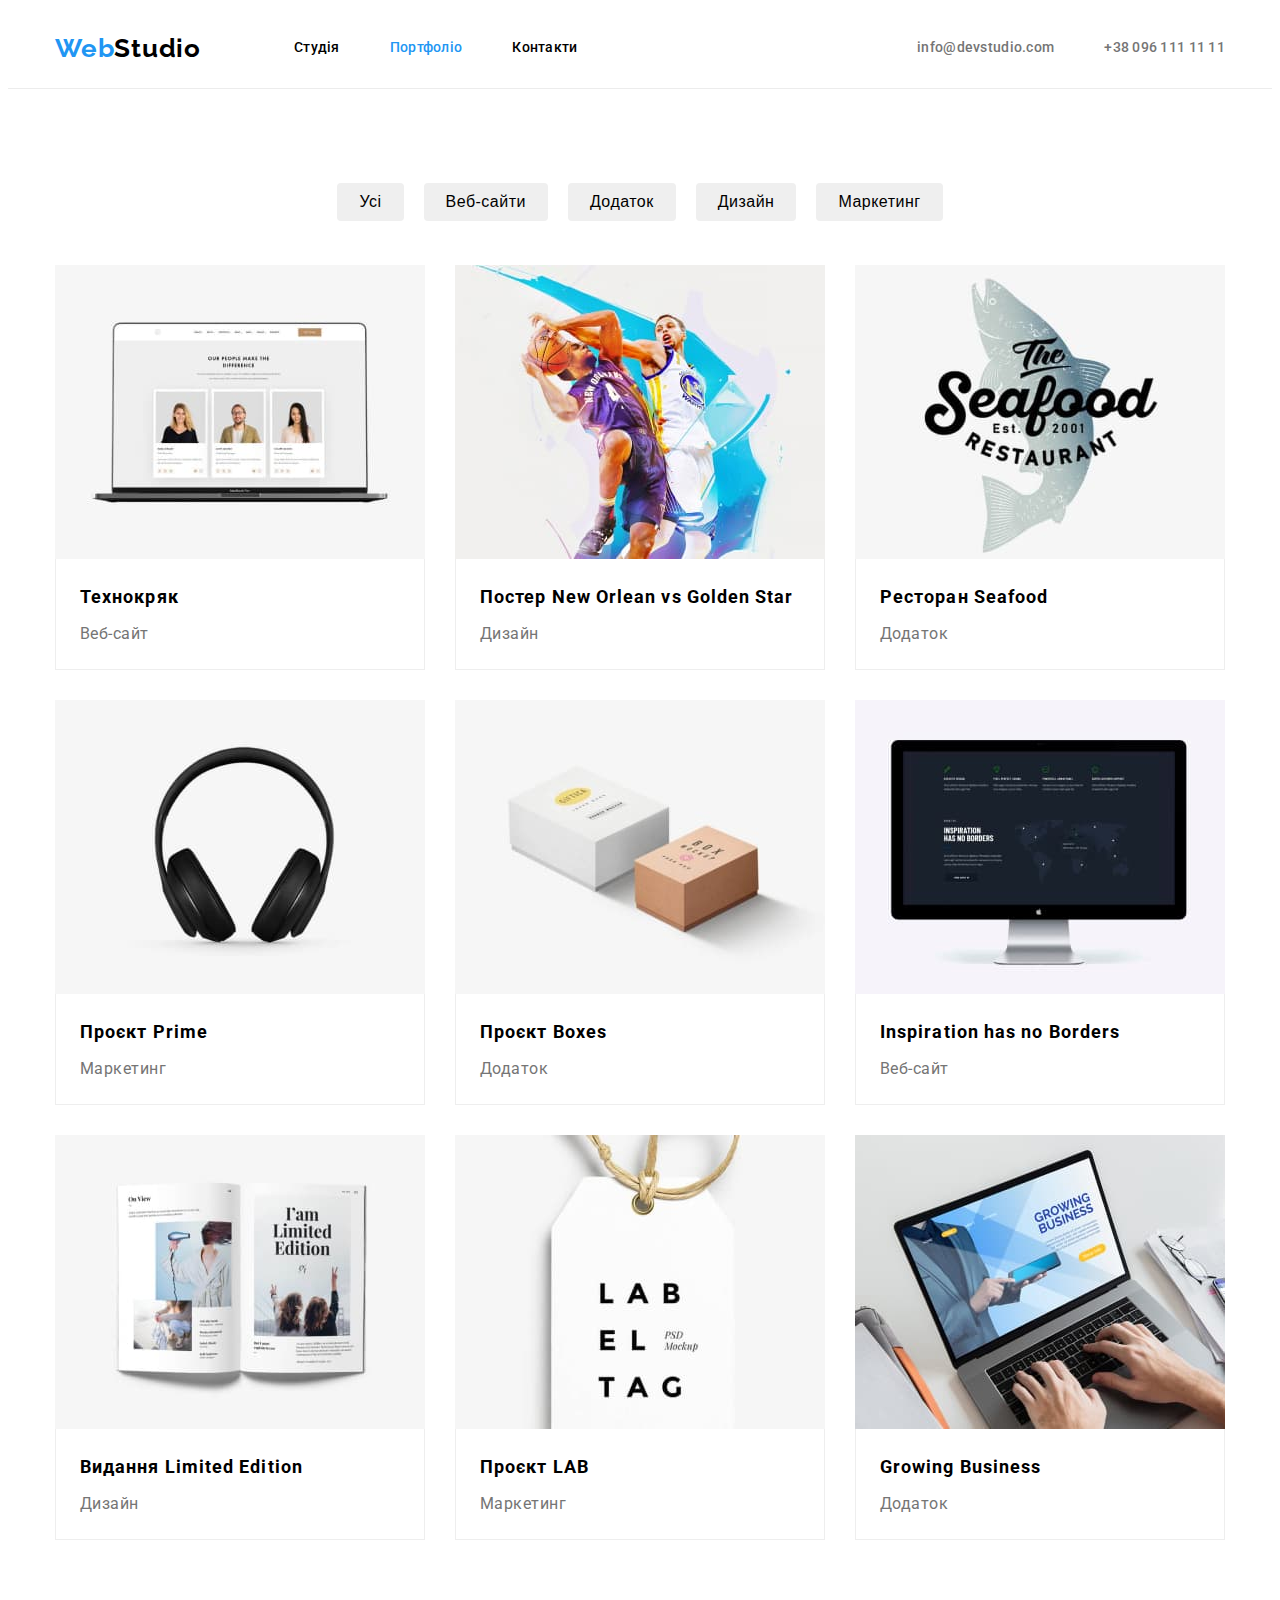
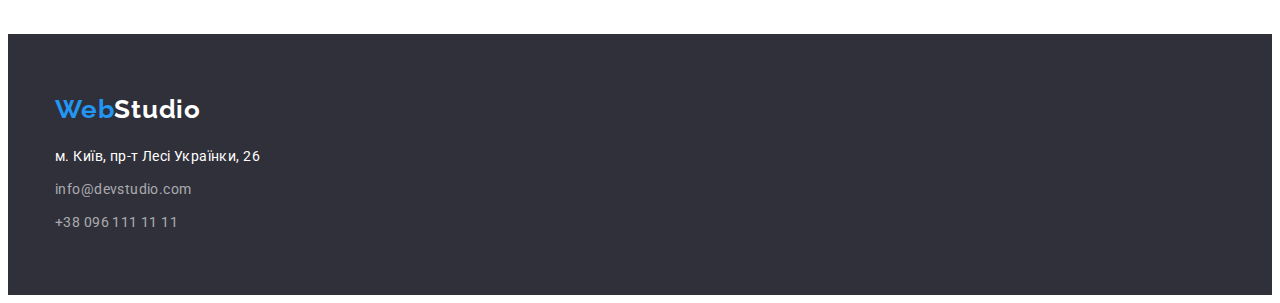
==== portfolio.html @ f3e34b9b "Add background image for Hero" ====
<!DOCTYPE html>
<html lang="uk">
  <head>
    <meta charset="UTF-8" />
    <meta http-equiv="X-UA-Compatible" content="IE=edge" />
    <meta name="viewport" content="width=device-width, initial-scale=1.0" />
    <link rel="preconnect" href="https://fonts.googleapis.com" />
    <link rel="preconnect" href="https://fonts.gstatic.com" crossorigin />
    <link
      href="https://fonts.googleapis.com/css2?family=Raleway:wght@700&family=Roboto:wght@400;500;700;900&display=swap"
      rel="stylesheet"
    />
    <link rel="stylesheet" href="./css/styles.css" />
    <title>WebStudio</title>
  </head>
  <body>
   <header class="header-section">
      <div class="container header-container">
        <a href="./index.html" class="logo" lang="en"><span class="logo-web">Web</span>Studio</a>
        <nav class="header-nav">
          <ul class="header-list list">
            <li class="item"><a href="./index.html" class="header-link">Студія</a></li>
            <li class="item"><a href="./portfolio.html" class="header-link current">Портфоліо</a></li>
            <li class="item"><a href="#address" class="header-link">Контакти</a></li>
          </ul>
        </nav>
        <ul class="header-contacts list">
          <li class="item">
            <a
              href="mailto:info@devstudio.com"
              target="_blank"
              rel="noopener noreferrer nofollow"
              class="contacts-link"
              >info@devstudio.com</a
            >
          </li>
          <li class="item">
            <a href="tel:+380961111111" class="contacts-link">+38 096 111 11 11</a>
          </li>
        </ul>
      </div>
    </header>
      <main>
        <section class="section">
        <div class="container">
          <h1 class="visually-hidden">Приклади робіт</h1>
          <ul class="list list-filter">
            <li class="link-filter"><button type="button" class="button-filter">Усі</button></li>
            <li class="link-filter"><button type="button" class="button-filter">Веб-сайти</button></li>
            <li class="link-filter"><button type="button" class="button-filter">Додаток</button></li>
            <li class="link-filter"><button type="button" class="button-filter">Дизайн</button></li>
            <li class="link-filter"><button type="button" class="button-filter">Маркетинг</button></li>
          </ul>
            <ul class="flex-list  list">
              <li>
                  <img
                    src="./images/portfolio/project1.jpg"
                    alt="Відкритий ноутбук із завантаженою сторінкою"
                    width="370"
                  />
                  <div class="flex-element">
                  <h2 class="portfolio-title">Технокряк</h2>
                  <p class="portfolio-text">Веб-сайт</p>
                </div>
              </li>
              <li>
                <img
                  src="./images/portfolio/project2.jpg"
                  alt="Два гравця у баскетбол"
                  width="370"
                />
                <div class="flex-element">
                <h2 class="portfolio-title">
                  Постер <span lang="en">New Orlean vs Golden Star</span>
                </h2>
                <p class="portfolio-text">Дизайн</p>
              </div>
              </li>
              <li>
                <img src="./images/portfolio/project3.jpg" alt="Риба" width="370" />
                <div class="flex-element">
                <h2 class="portfolio-title">Ресторан <span lang="en">Seafood</span></h2>
                <p class="portfolio-text">Додаток</p>
              </div>
              </li>
              <li>
                <img src="./images/portfolio/project4.jpg" alt="Навушники" width="370" />
                <div class="flex-element">
                <h2 class="portfolio-title">Проєкт <span lang="en">Prime</span></h2>
                <p class="portfolio-text">Маркетинг</p>
              </div>
              </li>
              <li>
                <img src="./images/portfolio/project5.jpg" alt="Дві коробки" width="370" />
                <div class="flex-element">
                <h2 class="portfolio-title">Проєкт <span lang="en">Boxes</span></h2>
                <p class="portfolio-text">Додаток</p>
              </div>
              </li>
              <li>
                <img src="./images/portfolio/project6.jpg" alt="Монітор" width="370" />
                <div class="flex-element">
                <h2 lang="en" class="portfolio-title">Inspiration has no Borders</h2>
                <p class="portfolio-text">Веб-сайт</p>
              </div>
              </li>
              <li>
                <img src="./images/portfolio/project7.jpg" alt="Відкритий журнал" width="370" />
                <div class="flex-element">
                <h2 class="portfolio-title">Видання <span lang="en">Limited Edition</span></h2>
                <p class="portfolio-text">Дизайн</p>
              </div>
              </li>
              <li>
                <img src="./images/portfolio/project8.jpg" alt="Лейба" width="370" />
                <div class="flex-element">
                <h2 class="portfolio-title">Проєкт <span lang="en">LAB</span></h2>
                <p class="portfolio-text">Маркетинг</p>
              </div>
              </li>
              <li>
                <img
                  src="./images/portfolio/project9.jpg"
                  alt="Людина працює за ноутбуком"
                  width="370"
                />
                <div class="flex-element">
                <h2 lang="en" class="portfolio-title">Growing Business</h2>
                <p class="portfolio-text">Додаток</p>
              </div>
              </li>
            </ul>
          </div>
        </section>
      </main>
      <footer class="footer">
      <div class="container">
        <a href="./index.html" lang="en" class="logo-footer"
          ><span class="logo-web">Web</span>Studio</a
        >
        <address id="address">
          <ul class="address-list">
            <li class="address-item list">
              <a
                href="https://goo.gl/maps/rVkAFiqXuHVkaKfX6"
                target="_blank"
                rel="noopener noreferrer nofollow"
                class="footer-link address"
              >
                м. Київ, пр-т Лесі Українки, 26</a
              >
            </li>
            <li class="address-item list">
              <a
                href="mailto:info@devstudio.com"
                target="_blank"
                rel="noopener noreferrer nofollow"
                class="footer-link"
                >info@devstudio.com</a
              >
            </li>
            <li class="address-item list">
              <a href="tel:+380961111111" class="footer-link">+38 096 111 11 11</a>
            </li>
          </ul>
        </address>
      </div>
    </footer>
    </div>
  </body>
</html>
---- css/styles.css ----
*,
*::before,
*::after {
  box-sizing: border-box;
}

/* * {
  outline: 1px solid teal;
} */

:root {
  --primary-text-color: #000000;
  --secondary-text-color: #757575;
  --hero-text-color: #ffffff;
  --accent-color: #2196f3;
  --background-primary: #ffffff;
  --background-secondary: #2f303a;
}

h1,
h2,
h3,
h4,
h5,
h6,
p,
ul {
  margin: 0;
}

ul {
  padding-left: 0;
}

body {
  font-family: 'Roboto', sans-serif;
  font-size: 14px;
  line-height: 1.14;
  letter-spacing: 0.02em;
  color: var(--secondary-text-color);
  background-color: var(--background-primary);
}

img {
  display: block;
  max-width: 100%;
  height: auto;
}

.section {
  padding-top: 94px;
  padding-bottom: 94px;
}

.list {
  padding: 0;
  margin: 0;
  list-style: none;
}

/* Header */

.container {
  width: 1200px;
  margin-left: auto;
  margin-right: auto;
  padding-left: 15px;
  padding-right: 15px;
  align-items: center;
}

.header-section {
  border-bottom: 1px solid #ececec;
}

.logo {
  margin-right: 93px;

  font-family: 'Raleway', sans-serif;
  font-weight: 700;
  font-size: 26px;
  line-height: 1.19;
  letter-spacing: 0.03em;
  color: var(--primary-text-color);
  text-decoration: none;
}

.logo-web {
  color: var(--accent-color);
}

.header-container {
  display: flex;
}

.header-list {
  display: flex;
}

.header-list .item:not(:last-child) {
  margin-right: 50px;
}

.header-contacts .item:not(:last-child) {
  margin-right: 50px;
}

.header-link {
  display: block;
  padding-top: 32px;
  padding-bottom: 32px;

  font-weight: 500;
  letter-spacing: 0.02em;
  color: var(--primary-text-color);
  text-decoration: none;
}

.header-link:hover,
.header-link:focus {
  color: var(--accent-color);
}

.header-contacts {
  display: flex;
  margin-left: auto;
}

.contacts-link {
  display: block;
  padding-top: 32px;
  padding-bottom: 32px;

  font-weight: 500;
  color: var(--secondary-text-color);
  text-decoration: none;
}

.contacts-link:hover,
.contacts-link:focus {
  color: var(--accent-color);
}

.header-list .header-link.current {
  color: var(--accent-color);
}

/* Hero */
.hero {
  max-width: 1600px;
  min-height: 600px;
  padding-top: 200px;
  padding-bottom: 200px;

  text-align: center;
  background: #c4c4c4;
  background-image: linear-gradient(to right, rgba(0, 0, 0, 0.2), rgba(0, 0, 0, 0.2)),
    url('../images/bcground.jpg');
  background-repeat: no-repeat;
  margin-left: auto;
  margin-right: auto;
  background-position: center;
  border: 1px solid #000000;
}

/* .overlay {
  max-width: 1600px;
  min-height: 480px;
  margin-left: auto;
  margin-right: auto;
  background-image: url('./images/bcground.jpg');
} */

.hero-title {
  margin-bottom: 30px;
  width: 696px;
  margin-left: auto;
  margin-right: auto;

  font-weight: 900;
  font-size: 44px;
  line-height: 1.36;
  letter-spacing: 0.06em;
  text-transform: uppercase;
  color: var(--hero-text-color);
}

.button {
  min-width: 216px;
  padding: 10px 32px;
  border-radius: 4px;
  border: 1px solid var(--accent-color);

  font-style: inherit;
  font-weight: 700;
  font-size: 16px;
  line-height: 1.88;
  letter-spacing: 0.06em;
  color: var(--hero-text-color);
  background-color: var(--accent-color);
  cursor: pointer;
}

.button:hover {
  background: #188ce8;
}

/* Features */
.features-list {
  display: flex;
}

.features-item {
  width: 270px;
}

.features-item:not(:last-child) {
  margin-right: 30px;
}

.features-item .title {
  margin-bottom: 10px;
}

.title {
  letter-spacing: 0.03em;
  text-transform: uppercase;
  color: var(--primary-text-color);
}

.feature-text {
  line-height: 1.71;
  letter-spacing: 0.03em;
}

/* About */
.about-section {
  padding-top: 0;
}

.about-list {
  display: flex;
}

.about-item:not(:last-child) {
  margin-right: 30px;
}

.about-title {
  min-width: 366px;
  margin-bottom: 50px;

  font-size: 36px;
  line-height: 1.16;
  text-align: center;
  letter-spacing: 0.03em;
  color: var(--primary-text-color);
}

/* Team */
.team-section {
  background-color: #f5f4fa;
}

.our-team-title {
  min-width: 264px;
  margin-bottom: 50px;

  font-size: 36px;
  line-height: 1.16;
  text-align: center;
  letter-spacing: 0.03em;
  color: var(--primary-text-color);
}

.team-list {
  display: flex;
}

.team-link:not(:last-child) {
  margin-right: 30px;
}

.team-container {
  padding-top: 30px;
  padding-bottom: 30px;
  border-radius: 0px 0px 4px 4px;
  background-color: var(--background-primary);
}

.team-title {
  margin-bottom: 10px;

  font-weight: 500;
  font-size: 16px;
  line-height: 1.19;
  text-align: center;
  letter-spacing: 0.03em;
  color: var(--primary-text-color);
}

.team-profession {
  font-size: 16px;
  line-height: 1.19;
  letter-spacing: 0.03em;
  text-align: center;
  color: var(--secondary-text-color);
}

.team-link {
  box-shadow: 0px 1px 3px rgba(0, 0, 0, 0.12), 0px 1px 1px rgba(0, 0, 0, 0.14),
    0px 2px 1px rgba(0, 0, 0, 0.2);
  border-radius: 0px 0px 4px 4px;
}

/* Footer */
.footer {
  padding-top: 60px;
  padding-bottom: 60px;
  background-color: var(--background-secondary);
}

.logo-footer {
  font-family: 'Raleway', sans-serif;
  font-weight: 700;
  font-size: 26px;
  line-height: 1.19;
  letter-spacing: 0.03em;
  color: var(--hero-text-color);
  text-decoration: none;
}

.address-list .footer-link {
  font-style: normal;
  font-size: 14px;
  line-height: 1.71;
  letter-spacing: 0.03em;
  color: rgba(255, 255, 255, 0.6);
  text-decoration: none;
}

.address-list {
  display: block;
  width: 231px;
  margin-top: 20px;
}

.address-item:not(:last-child) {
  margin-bottom: 9px;
}

.address-list .address {
  color: var(--hero-text-color);
}

.footer-link:hover,
.footer-link:focus {
  color: var(--accent-color);
}

.visually-hidden {
  position: absolute;
  clip: rect(0 0 0 0);
  width: 1px;
  height: 1px;
  margin: -1px;
}

/* Portfolio */
.list-filter {
  display: flex;
  justify-content: center;
  align-items: center;
  margin-bottom: 44px;
  min-width: 575px;
}

.link-filter:not(:last-child) {
  margin-right: 20px;
}

.button-filter {
  padding: 6px 22px;
  border-radius: 4px;
  border: #f5f4fa;

  font-style: inherit;
  font-weight: 500;
  font-size: 16px;
  line-height: 1.62;
  text-align: center;
  letter-spacing: 0.03em;
  color: var(--primary-text-color);
  cursor: pointer;
}

.button-filter:hover {
  color: var(--hero-text-color);
  background-color: var(--accent-color);
}

.flex-list {
  display: flex;
  flex-wrap: wrap;
  gap: 30px;
}

.portfolio-title {
  margin-bottom: 4px;

  font-size: 18px;
  line-height: 2;
  letter-spacing: 0.06em;
  color: var(--primary-text-color);
}

.portfolio-text {
  font-size: 16px;
  line-height: 1.88;
  letter-spacing: 0.03em;
}

.flex-element {
  padding: 20px 24px;
  border-right: 1px solid #eeeeee;
  border-bottom: 1px solid #eeeeee;
  border-left: 1px solid #eeeeee;
}
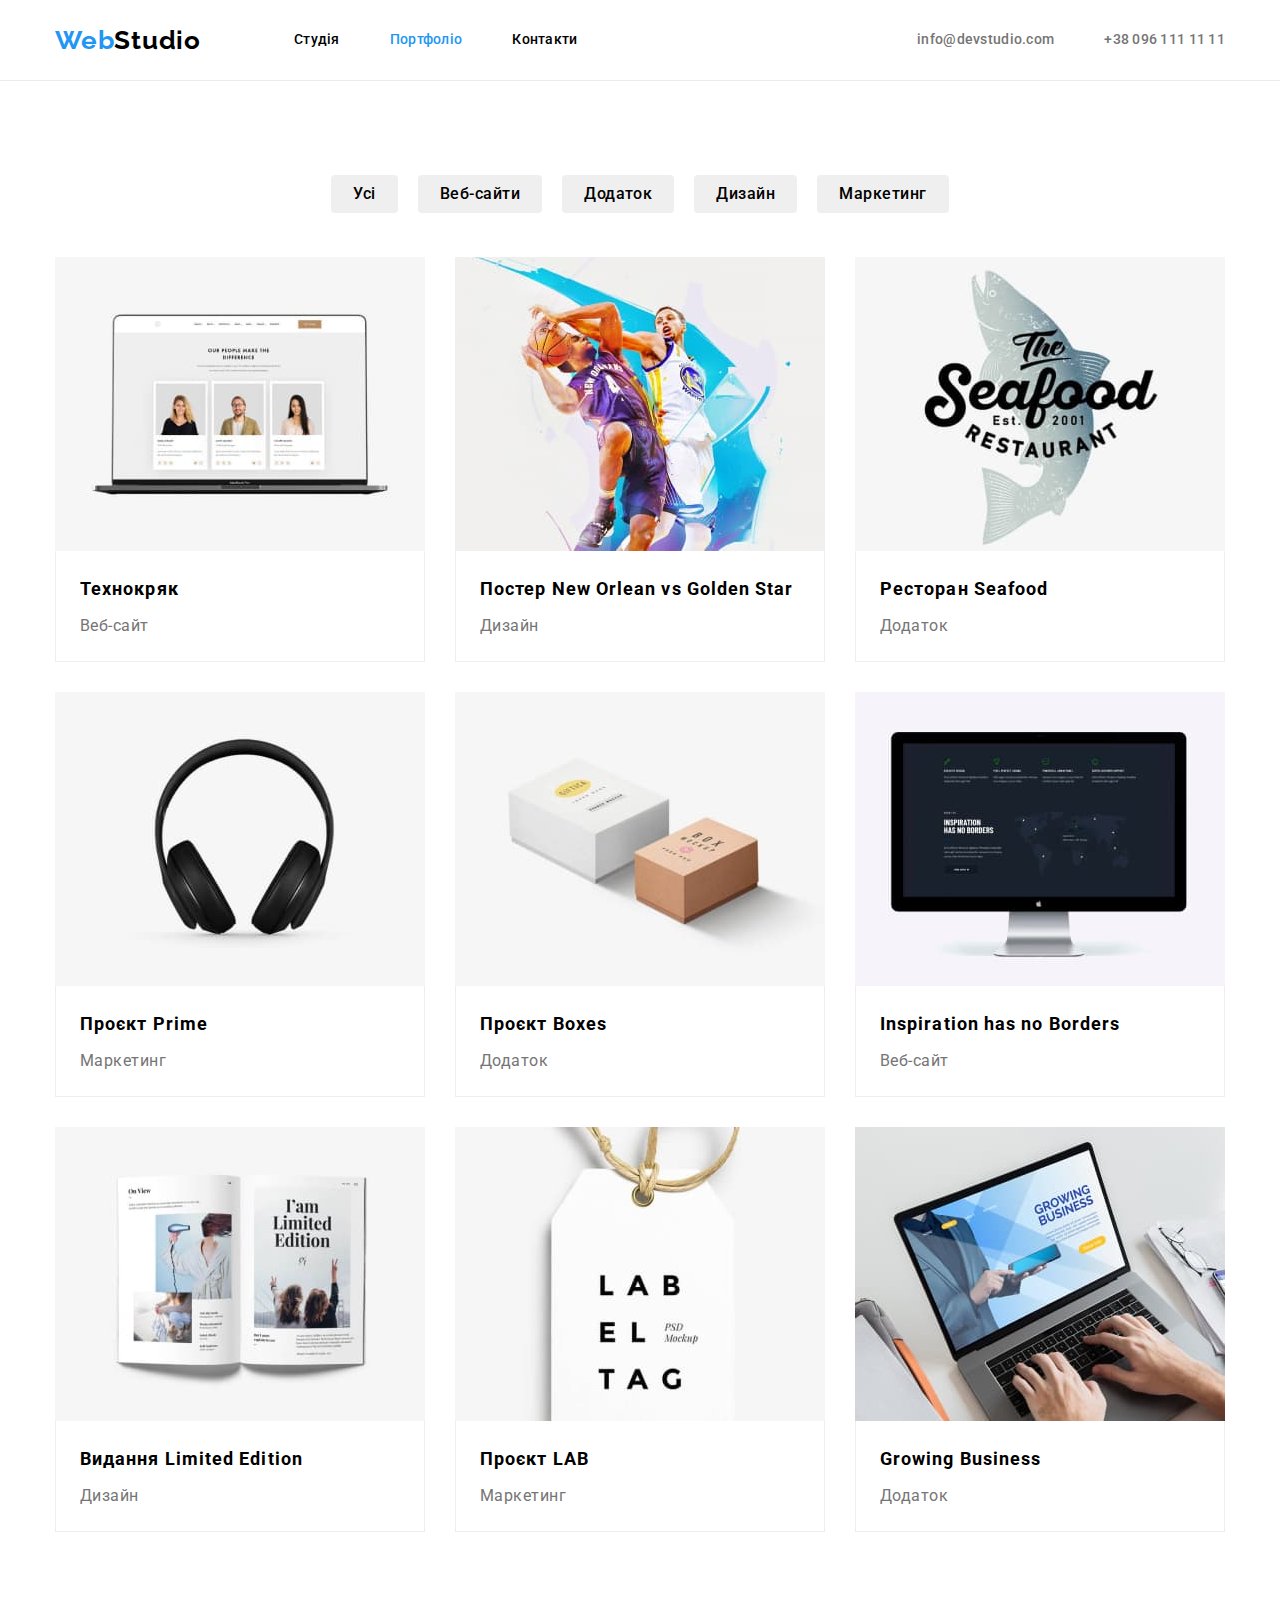
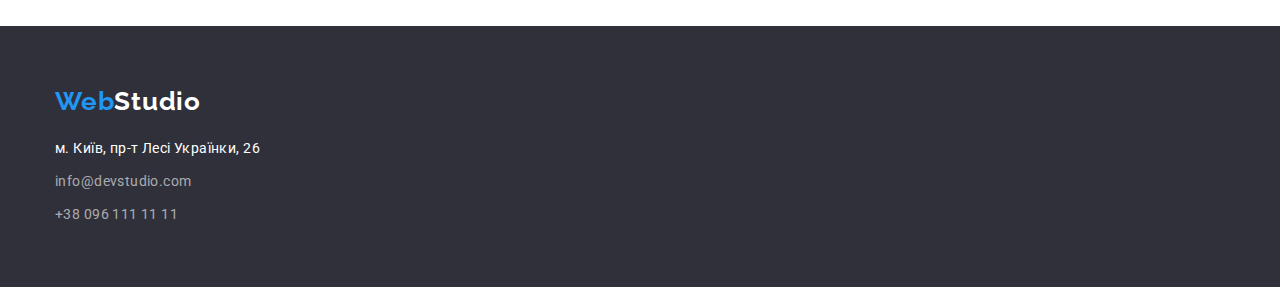
==== commit 005335ca: "Add social icons for footer" ====
--- a/portfolio.html
+++ b/portfolio.html
@@ -9,6 +9,10 @@
     <link
       href="https://fonts.googleapis.com/css2?family=Raleway:wght@700&family=Roboto:wght@400;500;700;900&display=swap"
       rel="stylesheet"
+    />
+    <link
+      rel="stylesheet"
+      href="https://cdnjs.cloudflare.com/ajax/libs/modern-normalize/1.1.0/modern-normalize.min.css"
     />
     <link rel="stylesheet" href="./css/styles.css" />
     <title>WebStudio</title>
--- a/css/styles.css
+++ b/css/styles.css
@@ -13,6 +13,7 @@
   --secondary-text-color: #757575;
   --hero-text-color: #ffffff;
   --accent-color: #2196f3;
+  --icon-color: #afb1b8;
   --background-primary: #ffffff;
   --background-secondary: #2f303a;
 }
@@ -127,7 +128,8 @@
 }
 
 .contacts-link {
-  display: block;
+  display: flex;
+  align-items: center;
   padding-top: 32px;
   padding-bottom: 32px;
 
@@ -136,9 +138,16 @@
   text-decoration: none;
 }
 
+.icon-envelope,
+.icon-phone {
+  margin-right: 10px;
+  fill: currentColor;
+}
+
 .contacts-link:hover,
 .contacts-link:focus {
   color: var(--accent-color);
+  fill: var(--accent-color);
 }
 
 .header-list .header-link.current {
@@ -163,14 +172,6 @@
   border: 1px solid #000000;
 }
 
-/* .overlay {
-  max-width: 1600px;
-  min-height: 480px;
-  margin-left: auto;
-  margin-right: auto;
-  background-image: url('./images/bcground.jpg');
-} */
-
 .hero-title {
   margin-bottom: 30px;
   width: 696px;
@@ -206,6 +207,22 @@
 }
 
 /* Features */
+.container-icon {
+  display: inline-flex;
+  width: 270px;
+  height: 120px;
+  background-color: #f5f4fa;
+  border-radius: 4px;
+  margin-bottom: 30px;
+  justify-content: center;
+  align-items: center;
+}
+
+.icon {
+  width: 70px;
+  height: 70px;
+}
+
 .features-list {
   display: flex;
 }
@@ -283,9 +300,8 @@
 
 .team-container {
   padding-top: 30px;
-  padding-bottom: 30px;
+  background-color: var(--background-primary);
   border-radius: 0px 0px 4px 4px;
-  background-color: var(--background-primary);
 }
 
 .team-title {
@@ -311,6 +327,86 @@
   box-shadow: 0px 1px 3px rgba(0, 0, 0, 0.12), 0px 1px 1px rgba(0, 0, 0, 0.14),
     0px 2px 1px rgba(0, 0, 0, 0.2);
   border-radius: 0px 0px 4px 4px;
+}
+
+.social-list {
+  display: flex;
+  justify-content: center;
+  align-items: center;
+}
+
+.social-item {
+  display: flex;
+  width: 44px;
+  height: 44px;
+  border-radius: 50%;
+  justify-content: center;
+  align-items: center;
+  margin-top: 16px;
+  margin-bottom: 30px;
+}
+
+.social-item:not(:last-child) {
+  margin-right: 10px;
+}
+
+.social-icon {
+  fill: var(--icon-color);
+}
+
+.social-item:hover,
+.social-item:focus {
+  background-color: var(--accent-color);
+}
+
+.social-icon:hover,
+.social-icon:focus {
+  fill: var(--hero-text-color);
+}
+
+/* Clients */
+.clients-title {
+  margin-bottom: 50px;
+
+  font-size: 36px;
+  line-height: 1.17;
+  text-align: center;
+  letter-spacing: 0.03em;
+  color: var(--primary-text-color);
+}
+
+.clients-list {
+  display: flex;
+  justify-content: center;
+  align-items: center;
+}
+
+.clients-item {
+  display: flex;
+  width: 170px;
+  height: 92px;
+  justify-content: center;
+  align-items: center;
+  border: 1px solid #afb1b8;
+  border-radius: 4px;
+}
+
+.clients-item:not(:last-child) {
+  margin-right: 30px;
+}
+
+.clients-icon {
+  fill: var(--icon-color);
+}
+
+.clients-item:hover,
+.clients-item:focus {
+  border-color: var(--accent-color);
+}
+
+.clients-icon:hover,
+.clients-icon:focus {
+  fill: var(--accent-color);
 }
 
 /* Footer */
@@ -320,6 +416,11 @@
   background-color: var(--background-secondary);
 }
 
+.footer-container {
+  display: flex;
+  align-items: baseline;
+}
+
 .logo-footer {
   font-family: 'Raleway', sans-serif;
   font-weight: 700;
@@ -356,6 +457,31 @@
 .footer-link:hover,
 .footer-link:focus {
   color: var(--accent-color);
+}
+
+.social-container {
+  margin-left: 70px;
+}
+
+.footer-social {
+  margin-top: 0;
+  margin-bottom: 0;
+  background: rgba(255, 255, 255, 0.1);
+}
+
+.footer-social .social-icon {
+  fill: var(--hero-text-color);
+}
+
+.social-title {
+  padding-bottom: 20px;
+
+  font-weight: 700;
+  font-size: 14px;
+  line-height: 1.14;
+  letter-spacing: 0.03em;
+  text-transform: uppercase;
+  color: var(--hero-text-color);
 }
 
 .visually-hidden {
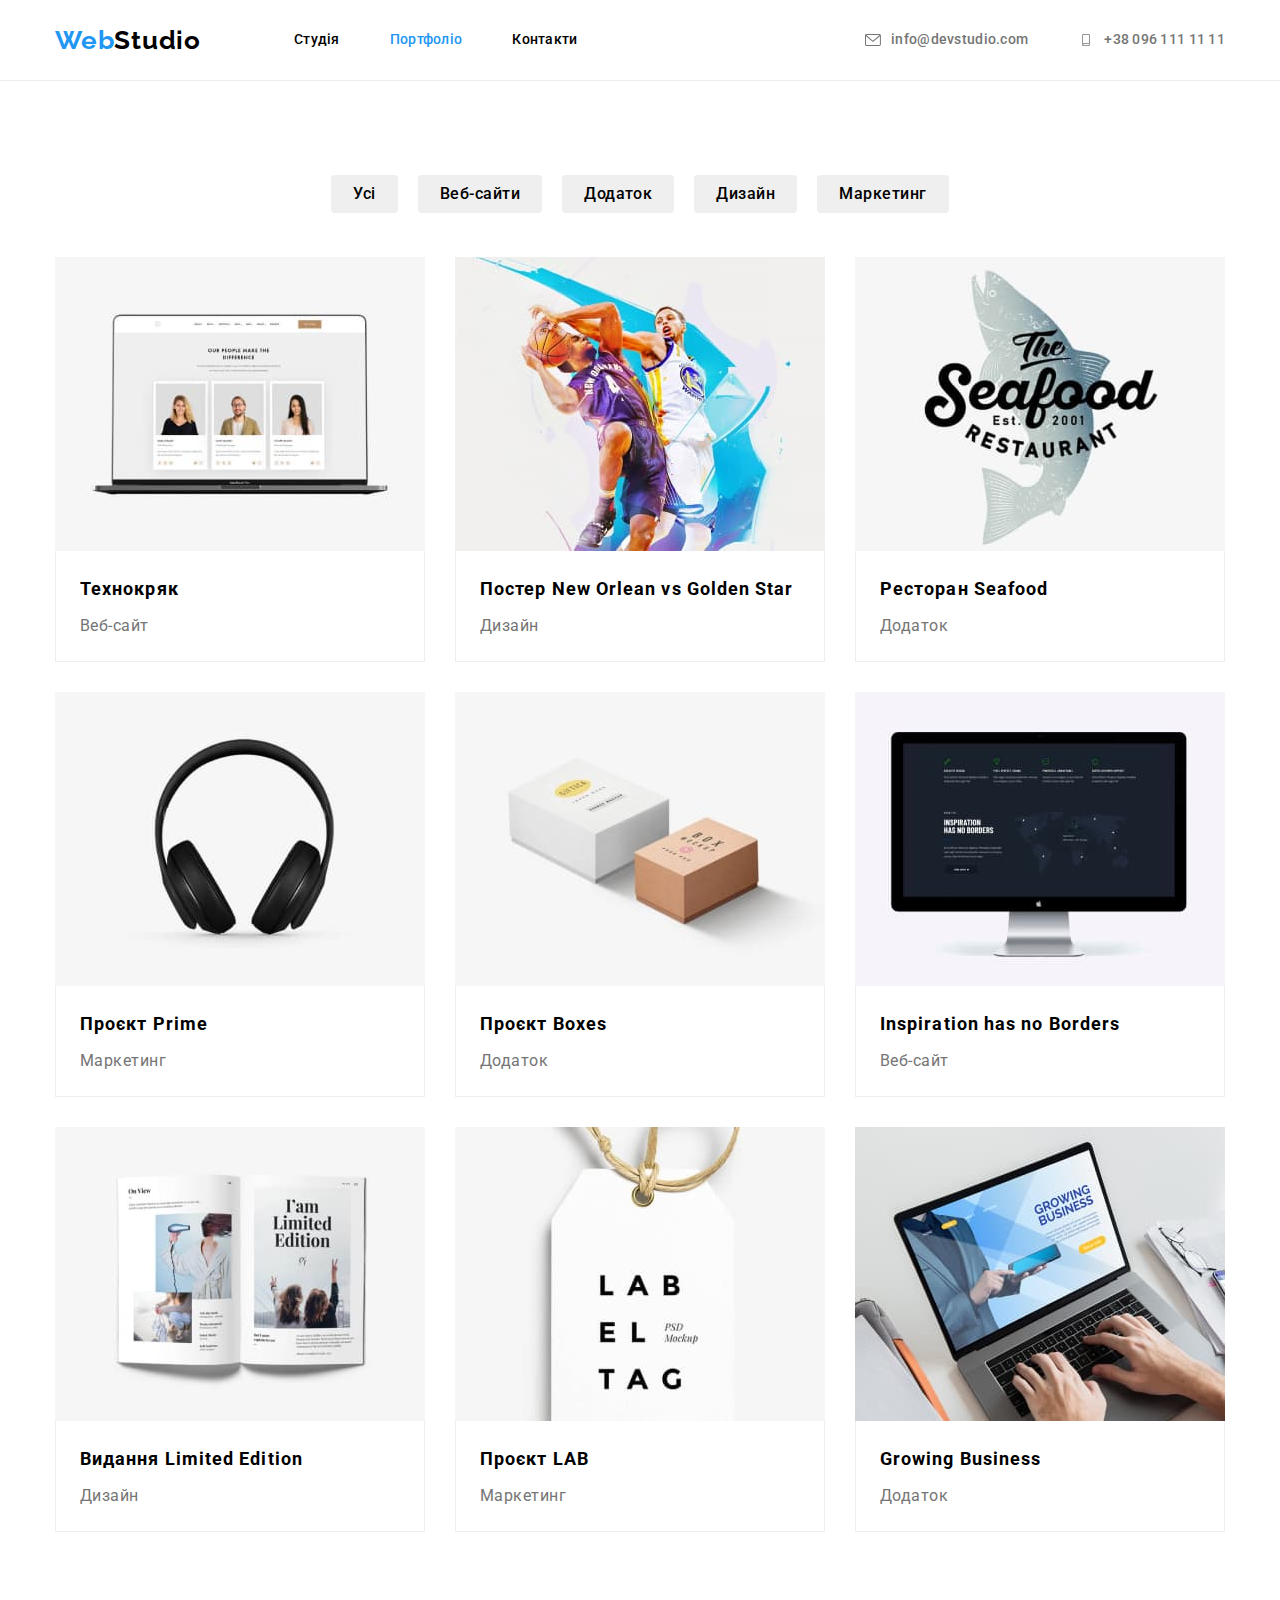
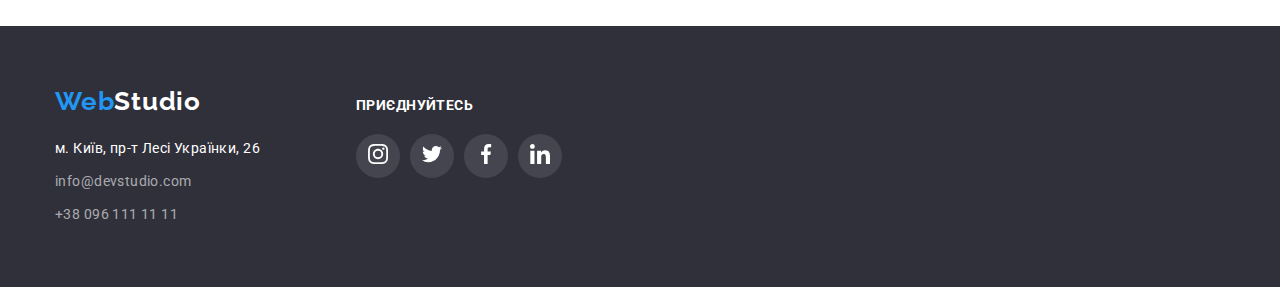
==== commit f93276c7: "Add svg-icons for header and footer portfolio.html" ====
--- a/portfolio.html
+++ b/portfolio.html
@@ -30,16 +30,18 @@
         </nav>
         <ul class="header-contacts list">
           <li class="item">
-            <a
+             <a 
               href="mailto:info@devstudio.com"
               target="_blank"
               rel="noopener noreferrer nofollow"
-              class="contacts-link"
-              >info@devstudio.com</a
-            >
+              class="contacts-link"> <svg width="16" height="12" class="icon-envelope">
+                <use href="./images/svg/icons.svg#icon-envelope"></use>
+              </svg>info@devstudio.com</a>
           </li>
           <li class="item">
-            <a href="tel:+380961111111" class="contacts-link">+38 096 111 11 11</a>
+            <a href="tel:+380961111111" class="contacts-link"> <svg width="16" height="12" class="icon-phone">
+                <use href="./images/svg/icons.svg#icon-smartphone"></use>
+              </svg>+38 096 111 11 11</a>
           </li>
         </ul>
       </div>
@@ -138,11 +140,11 @@
         </section>
       </main>
       <footer class="footer">
-      <div class="container">
-        <a href="./index.html" lang="en" class="logo-footer"
+      <div class="container footer-container">
+        <div><a href="./index.html" lang="en" class="logo-footer"
           ><span class="logo-web">Web</span>Studio</a
-        >
-        <address id="address">
+          >
+          <address id="address">
           <ul class="address-list">
             <li class="address-item list">
               <a
@@ -167,9 +169,19 @@
               <a href="tel:+380961111111" class="footer-link">+38 096 111 11 11</a>
             </li>
           </ul>
-        </address>
+          </address>
+        </div>
+        <div class="social-container">
+          <p class="social-title">приєднуйтесь</p>
+          <ul class="social-list list">
+                <li class="social-item footer-social"><a href=""><svg width="20" height="20" class="social-icon"> <use href="./images/svg/icons.svg#icon-instagram"></use></svg></a></li>
+                <li class="social-item footer-social"><a href=""><svg width="20" height="20" class="social-icon"> <use href="./images/svg/icons.svg#icon-twitter"></use></svg></a></li>
+                <li class="social-item footer-social"><a href=""><svg width="20" height="20" class="social-icon"> <use href="./images/svg/icons.svg#icon-facebook"></use></svg></a></li>
+                <li class="social-item footer-social"><a href=""><svg width="20" height="20" class="social-icon"> <use href="./images/svg/icons.svg#icon-linkedin"></use></svg></a></li>
+            </ul>
+        </div>
       </div>
-    </footer>
+      </footer>
     </div>
   </body>
 </html>
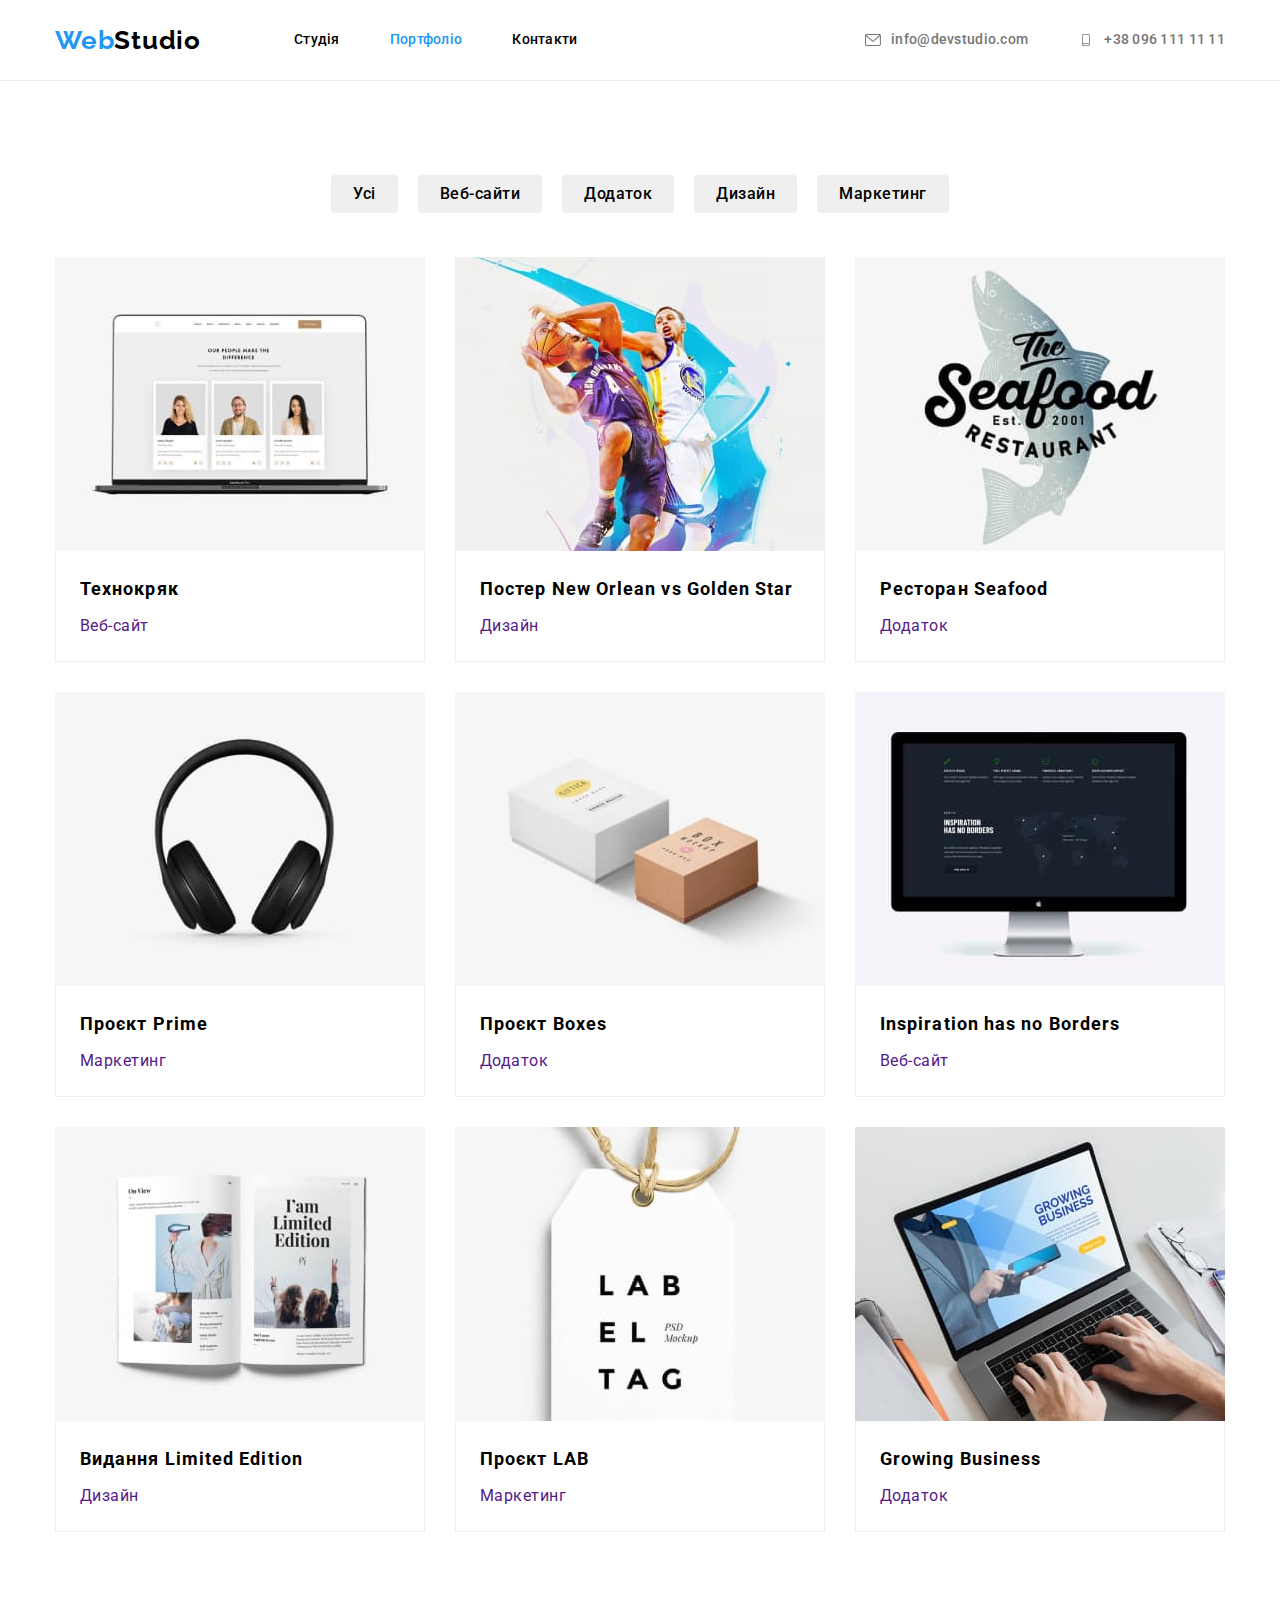
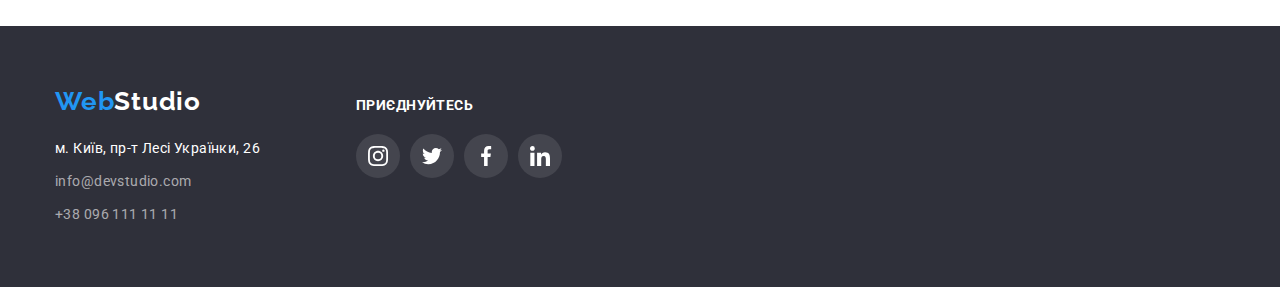
==== commit 9fd8bbd8: "Add shadows for portfolio.html" ====
--- a/portfolio.html
+++ b/portfolio.html
@@ -18,170 +18,221 @@
     <title>WebStudio</title>
   </head>
   <body>
-   <header class="header-section">
+    <header class="header-section">
       <div class="container header-container">
         <a href="./index.html" class="logo" lang="en"><span class="logo-web">Web</span>Studio</a>
         <nav class="header-nav">
           <ul class="header-list list">
             <li class="item"><a href="./index.html" class="header-link">Студія</a></li>
-            <li class="item"><a href="./portfolio.html" class="header-link current">Портфоліо</a></li>
+            <li class="item">
+              <a href="./portfolio.html" class="header-link current">Портфоліо</a>
+            </li>
             <li class="item"><a href="#address" class="header-link">Контакти</a></li>
           </ul>
         </nav>
         <ul class="header-contacts list">
           <li class="item">
-             <a 
+            <a
               href="mailto:info@devstudio.com"
               target="_blank"
               rel="noopener noreferrer nofollow"
-              class="contacts-link"> <svg width="16" height="12" class="icon-envelope">
-                <use href="./images/svg/icons.svg#icon-envelope"></use>
-              </svg>info@devstudio.com</a>
+              class="contacts-link"
+            >
+              <svg width="16" height="12" class="icon-envelope">
+                <use href="./images/svg/icons.svg#icon-envelope"></use></svg
+              >info@devstudio.com</a
+            >
           </li>
           <li class="item">
-            <a href="tel:+380961111111" class="contacts-link"> <svg width="16" height="12" class="icon-phone">
-                <use href="./images/svg/icons.svg#icon-smartphone"></use>
-              </svg>+38 096 111 11 11</a>
+            <a href="tel:+380961111111" class="contacts-link">
+              <svg width="16" height="12" class="icon-phone">
+                <use href="./images/svg/icons.svg#icon-smartphone"></use></svg
+              >+38 096 111 11 11</a
+            >
           </li>
         </ul>
       </div>
     </header>
-      <main>
-        <section class="section">
+    <main>
+      <section class="section">
         <div class="container">
           <h1 class="visually-hidden">Приклади робіт</h1>
           <ul class="list list-filter">
             <li class="link-filter"><button type="button" class="button-filter">Усі</button></li>
-            <li class="link-filter"><button type="button" class="button-filter">Веб-сайти</button></li>
-            <li class="link-filter"><button type="button" class="button-filter">Додаток</button></li>
+            <li class="link-filter">
+              <button type="button" class="button-filter">Веб-сайти</button>
+            </li>
+            <li class="link-filter">
+              <button type="button" class="button-filter">Додаток</button>
+            </li>
             <li class="link-filter"><button type="button" class="button-filter">Дизайн</button></li>
-            <li class="link-filter"><button type="button" class="button-filter">Маркетинг</button></li>
-          </ul>
-            <ul class="flex-list  list">
-              <li>
-                  <img
-                    src="./images/portfolio/project1.jpg"
-                    alt="Відкритий ноутбук із завантаженою сторінкою"
-                    width="370"
-                  />
-                  <div class="flex-element">
+            <li class="link-filter">
+              <button type="button" class="button-filter">Маркетинг</button>
+            </li>
+          </ul>
+          <ul class="flex-list list">
+            <li>
+              <a href="" class="works-link link">
+                <img
+                  src="./images/portfolio/project1.jpg"
+                  alt="Відкритий ноутбук із завантаженою сторінкою"
+                  width="370"
+                />
+                <div class="flex-element">
                   <h2 class="portfolio-title">Технокряк</h2>
                   <p class="portfolio-text">Веб-сайт</p>
                 </div>
-              </li>
-              <li>
+              </a>
+            </li>
+            <li>
+              <a href="" class="works-link link">
                 <img
                   src="./images/portfolio/project2.jpg"
                   alt="Два гравця у баскетбол"
                   width="370"
                 />
                 <div class="flex-element">
-                <h2 class="portfolio-title">
-                  Постер <span lang="en">New Orlean vs Golden Star</span>
-                </h2>
-                <p class="portfolio-text">Дизайн</p>
-              </div>
-              </li>
-              <li>
+                  <h2 class="portfolio-title">
+                    Постер <span lang="en">New Orlean vs Golden Star</span>
+                  </h2>
+                  <p class="portfolio-text">Дизайн</p>
+                </div>
+              </a>
+            </li>
+            <li>
+              <a href="" class="works-link link">
                 <img src="./images/portfolio/project3.jpg" alt="Риба" width="370" />
                 <div class="flex-element">
-                <h2 class="portfolio-title">Ресторан <span lang="en">Seafood</span></h2>
-                <p class="portfolio-text">Додаток</p>
-              </div>
-              </li>
-              <li>
+                  <h2 class="portfolio-title">Ресторан <span lang="en">Seafood</span></h2>
+                  <p class="portfolio-text">Додаток</p>
+                </div>
+              </a>
+            </li>
+            <li>
+              <a href="" class="works-link link">
                 <img src="./images/portfolio/project4.jpg" alt="Навушники" width="370" />
                 <div class="flex-element">
-                <h2 class="portfolio-title">Проєкт <span lang="en">Prime</span></h2>
-                <p class="portfolio-text">Маркетинг</p>
-              </div>
-              </li>
-              <li>
+                  <h2 class="portfolio-title">Проєкт <span lang="en">Prime</span></h2>
+                  <p class="portfolio-text">Маркетинг</p>
+                </div>
+              </a>
+            </li>
+            <li>
+              <a href="" class="works-link link">
                 <img src="./images/portfolio/project5.jpg" alt="Дві коробки" width="370" />
                 <div class="flex-element">
-                <h2 class="portfolio-title">Проєкт <span lang="en">Boxes</span></h2>
-                <p class="portfolio-text">Додаток</p>
-              </div>
-              </li>
-              <li>
+                  <h2 class="portfolio-title">Проєкт <span lang="en">Boxes</span></h2>
+                  <p class="portfolio-text">Додаток</p>
+                </div>
+              </a>
+            </li>
+            <li>
+              <a href="" class="works-link link">
                 <img src="./images/portfolio/project6.jpg" alt="Монітор" width="370" />
                 <div class="flex-element">
-                <h2 lang="en" class="portfolio-title">Inspiration has no Borders</h2>
-                <p class="portfolio-text">Веб-сайт</p>
-              </div>
-              </li>
-              <li>
+                  <h2 lang="en" class="portfolio-title">Inspiration has no Borders</h2>
+                  <p class="portfolio-text">Веб-сайт</p>
+                </div>
+              </a>
+            </li>
+            <li>
+              <a href="" class="works-link link">
                 <img src="./images/portfolio/project7.jpg" alt="Відкритий журнал" width="370" />
                 <div class="flex-element">
-                <h2 class="portfolio-title">Видання <span lang="en">Limited Edition</span></h2>
-                <p class="portfolio-text">Дизайн</p>
-              </div>
-              </li>
-              <li>
+                  <h2 class="portfolio-title">Видання <span lang="en">Limited Edition</span></h2>
+                  <p class="portfolio-text">Дизайн</p>
+                </div>
+              </a>
+            </li>
+            <li>
+              <a href="" class="works-link link">
                 <img src="./images/portfolio/project8.jpg" alt="Лейба" width="370" />
                 <div class="flex-element">
-                <h2 class="portfolio-title">Проєкт <span lang="en">LAB</span></h2>
-                <p class="portfolio-text">Маркетинг</p>
-              </div>
-              </li>
-              <li>
+                  <h2 class="portfolio-title">Проєкт <span lang="en">LAB</span></h2>
+                  <p class="portfolio-text">Маркетинг</p>
+                </div>
+              </a>
+            </li>
+            <li>
+              <a href="" class="works-link link">
                 <img
                   src="./images/portfolio/project9.jpg"
                   alt="Людина працює за ноутбуком"
                   width="370"
                 />
                 <div class="flex-element">
-                <h2 lang="en" class="portfolio-title">Growing Business</h2>
-                <p class="portfolio-text">Додаток</p>
-              </div>
+                  <h2 lang="en" class="portfolio-title">Growing Business</h2>
+                  <p class="portfolio-text">Додаток</p>
+                </div>
+              </a>
+            </li>
+          </ul>
+        </div>
+      </section>
+    </main>
+    <footer class="footer">
+      <div class="container footer-container">
+        <div>
+          <a href="./index.html" lang="en" class="logo-footer"
+            ><span class="logo-web">Web</span>Studio</a
+          >
+          <address id="address">
+            <ul class="address-list">
+              <li class="address-item list">
+                <a
+                  href="https://goo.gl/maps/rVkAFiqXuHVkaKfX6"
+                  target="_blank"
+                  rel="noopener noreferrer nofollow"
+                  class="footer-link address"
+                >
+                  м. Київ, пр-т Лесі Українки, 26</a
+                >
+              </li>
+              <li class="address-item list">
+                <a
+                  href="mailto:info@devstudio.com"
+                  target="_blank"
+                  rel="noopener noreferrer nofollow"
+                  class="footer-link"
+                  >info@devstudio.com</a
+                >
+              </li>
+              <li class="address-item list">
+                <a href="tel:+380961111111" class="footer-link">+38 096 111 11 11</a>
               </li>
             </ul>
-          </div>
-        </section>
-      </main>
-      <footer class="footer">
-      <div class="container footer-container">
-        <div><a href="./index.html" lang="en" class="logo-footer"
-          ><span class="logo-web">Web</span>Studio</a
-          >
-          <address id="address">
-          <ul class="address-list">
-            <li class="address-item list">
-              <a
-                href="https://goo.gl/maps/rVkAFiqXuHVkaKfX6"
-                target="_blank"
-                rel="noopener noreferrer nofollow"
-                class="footer-link address"
-              >
-                м. Київ, пр-т Лесі Українки, 26</a
-              >
-            </li>
-            <li class="address-item list">
-              <a
-                href="mailto:info@devstudio.com"
-                target="_blank"
-                rel="noopener noreferrer nofollow"
-                class="footer-link"
-                >info@devstudio.com</a
-              >
-            </li>
-            <li class="address-item list">
-              <a href="tel:+380961111111" class="footer-link">+38 096 111 11 11</a>
-            </li>
-          </ul>
           </address>
         </div>
         <div class="social-container">
           <p class="social-title">приєднуйтесь</p>
-          <ul class="social-list list">
-                <li class="social-item footer-social"><a href=""><svg width="20" height="20" class="social-icon"> <use href="./images/svg/icons.svg#icon-instagram"></use></svg></a></li>
-                <li class="social-item footer-social"><a href=""><svg width="20" height="20" class="social-icon"> <use href="./images/svg/icons.svg#icon-twitter"></use></svg></a></li>
-                <li class="social-item footer-social"><a href=""><svg width="20" height="20" class="social-icon"> <use href="./images/svg/icons.svg#icon-facebook"></use></svg></a></li>
-                <li class="social-item footer-social"><a href=""><svg width="20" height="20" class="social-icon"> <use href="./images/svg/icons.svg#icon-linkedin"></use></svg></a></li>
-            </ul>
+          <ul class="footer-social-list list">
+            <li class="footer-social">
+              <a href="" class="social-link"
+                ><svg width="20" height="20" class="social-icon">
+                  <use href="./images/svg/icons.svg#icon-instagram"></use></svg
+              ></a>
+            </li>
+            <li class="footer-social">
+              <a href="" class="social-link"
+                ><svg width="20" height="20" class="social-icon">
+                  <use href="./images/svg/icons.svg#icon-twitter"></use></svg
+              ></a>
+            </li>
+            <li class="footer-social">
+              <a href="" class="social-link"
+                ><svg width="20" height="20" class="social-icon">
+                  <use href="./images/svg/icons.svg#icon-facebook"></use></svg
+              ></a>
+            </li>
+            <li class="footer-social">
+              <a href="" class="social-link"
+                ><svg width="20" height="20" class="social-icon">
+                  <use href="./images/svg/icons.svg#icon-linkedin"></use></svg
+              ></a>
+            </li>
+          </ul>
         </div>
       </div>
-      </footer>
-    </div>
+    </footer>
   </body>
 </html>
--- a/css/styles.css
+++ b/css/styles.css
@@ -59,6 +59,12 @@
   list-style: none;
 }
 
+.link {
+  display: block;
+  margin: 0 auto;
+  text-decoration: none;
+}
+
 /* Header */
 
 .container {
@@ -331,31 +337,39 @@
 
 .social-list {
   display: flex;
-  justify-content: center;
+  padding-left: 32px;
+  padding-right: 32px;
+  justify-content: space-between;
   align-items: center;
 }
 
 .social-item {
+  width: 44px;
+  height: 44px;
+  margin-top: 16px;
+  margin-bottom: 30px;
+}
+
+.social-link {
   display: flex;
   width: 44px;
   height: 44px;
   border-radius: 50%;
   justify-content: center;
   align-items: center;
-  margin-top: 16px;
-  margin-bottom: 30px;
-}
-
-.social-item:not(:last-child) {
-  margin-right: 10px;
+
+  background-color: var(--background-primary);
+  color: var(--icon-color);
 }
 
 .social-icon {
-  fill: var(--icon-color);
-}
-
-.social-item:hover,
-.social-item:focus {
+  display: block;
+  fill: currentColor;
+}
+
+.social-link:hover,
+.social-link:focus {
+  color: var(--hero-text-color);
   background-color: var(--accent-color);
 }
 
@@ -396,6 +410,7 @@
 }
 
 .clients-icon {
+  display: block;
   fill: var(--icon-color);
 }
 
@@ -463,14 +478,22 @@
   margin-left: 70px;
 }
 
-.footer-social {
-  margin-top: 0;
-  margin-bottom: 0;
+.footer-social-list {
+  display: flex;
+  width: 206px;
+  height: 44px;
+  justify-content: space-between;
+  align-items: center;
+}
+
+.footer-social .social-link {
   background: rgba(255, 255, 255, 0.1);
-}
-
-.footer-social .social-icon {
-  fill: var(--hero-text-color);
+  color: var(--hero-text-color);
+}
+
+.footer-social .social-link:hover,
+.footer-social .social-link:focus {
+  background-color: var(--accent-color);
 }
 
 .social-title {
@@ -523,6 +546,8 @@
 .button-filter:hover {
   color: var(--hero-text-color);
   background-color: var(--accent-color);
+  box-shadow: 0px 3px 1px rgba(0, 0, 0, 0.1), 0px 1px 2px rgba(0, 0, 0, 0.08),
+    0px 2px 2px rgba(0, 0, 0, 0.12);
 }
 
 .flex-list {
@@ -552,3 +577,13 @@
   border-bottom: 1px solid #eeeeee;
   border-left: 1px solid #eeeeee;
 }
+
+.works-link {
+  display: block;
+}
+
+.works-link:hover,
+.works-link:focus {
+  box-shadow: 0px 1px 1px rgba(0, 0, 0, 0.12), 0px 4px 4px rgba(0, 0, 0, 0.06),
+    1px 4px 6px rgba(0, 0, 0, 0.16);
+}
